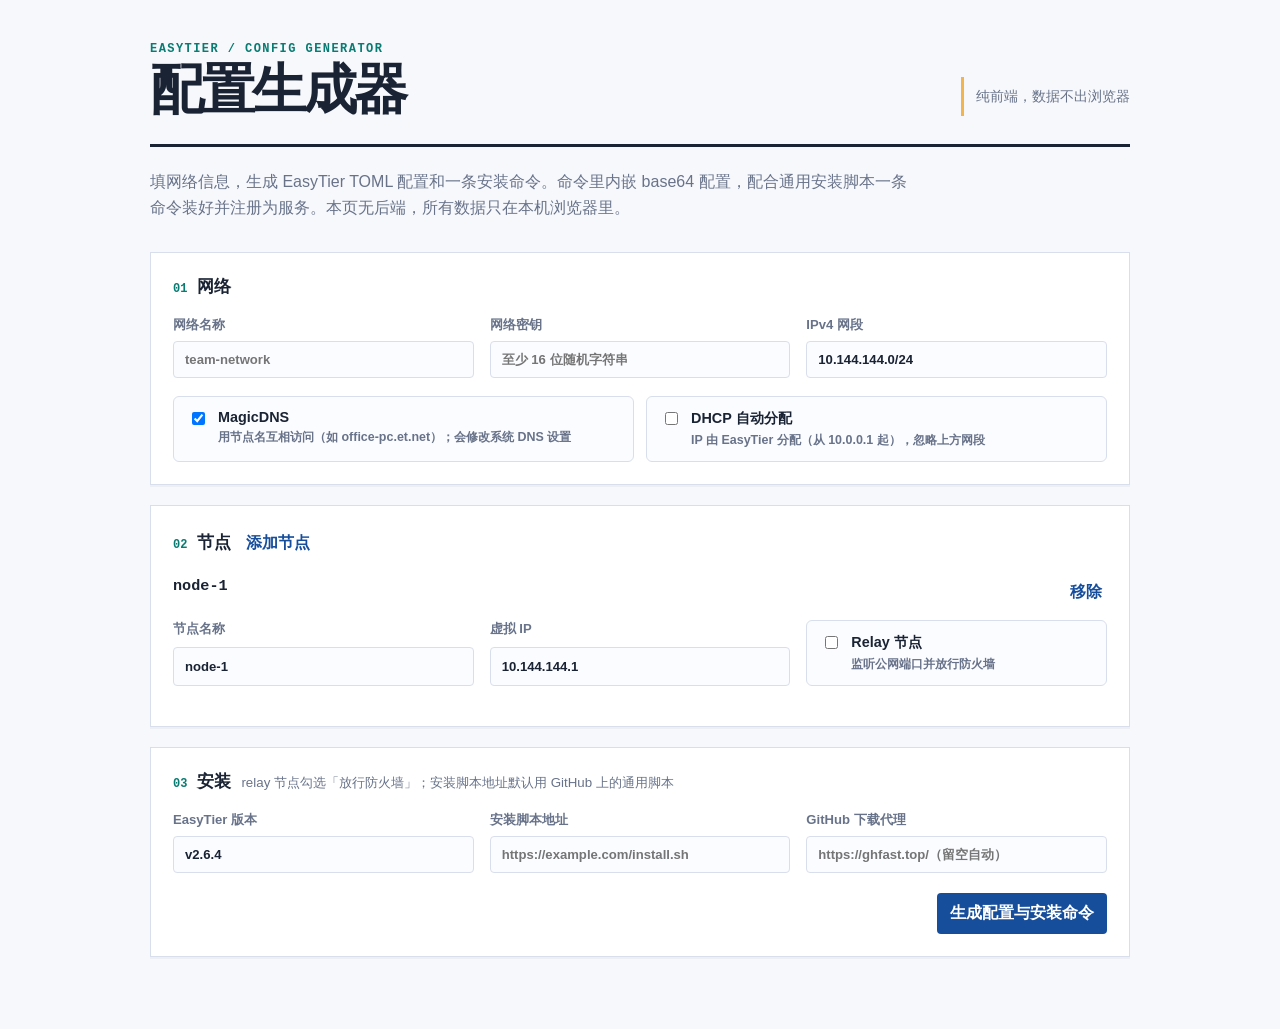
==== web/generator.html @ 8840dc5a "配置模型简化 + 通用安装脚本 + 纯前端生成器 - 配置模型对齐 EasyTier 原生心智：网络名/密钥//24网段/特性开关，   节点只填名称，UUID 与虚拟 IP 自动分配（relay ." ====
<!doctype html>
<html lang="zh-CN"><head><meta charset="UTF-8"><meta name="viewport" content="width=device-width,initial-scale=1.0"><title>EasyTier 配置生成器</title><style>
:root{--ink:#1a2333;--muted:#68738a;--paper:#f7f8fc;--panel:#fff;--line:#d8deeb;--blue:#164e9c;--teal:#087b72;--amber:#f2b44f;font-family:Inter,"Noto Sans SC","Microsoft YaHei",sans-serif;color:var(--ink);background:var(--paper)}
*{box-sizing:border-box}body{margin:0;min-width:320px}button,input,select{font:inherit}
.shell{width:min(980px,calc(100% - 32px));margin:0 auto;padding:42px 0 72px}
.masthead{display:flex;justify-content:space-between;gap:24px;align-items:end;padding-bottom:28px;border-bottom:3px solid var(--ink)}
.eyebrow{margin:0 0 8px;color:var(--teal);font:700 12px/1.2 ui-monospace,SFMono-Regular,Menlo,monospace;letter-spacing:.12em}
h1{margin:0;font-size:clamp(2rem,5vw,3.4rem);letter-spacing:-.055em;line-height:.95}
h2{font-size:1.05rem;margin:0}
.intro{color:var(--muted);max-width:760px;margin:22px 0 30px;line-height:1.65}
.panel{margin-top:20px;background:var(--panel);border:1px solid var(--line);box-shadow:0 2px 0 rgba(26,35,51,.04);padding:22px}
.section-heading{display:flex;align-items:baseline;gap:10px;margin-bottom:18px}
.section-heading>span{color:var(--teal);font:700 12px ui-monospace,SFMono-Regular,Menlo,monospace}
.section-heading small{color:var(--muted)}
.grid{display:grid;gap:16px}.grid.three{grid-template-columns:repeat(3,1fr)}
label{display:grid;gap:7px;color:var(--muted);font-size:.82rem;font-weight:650}
input,select{width:100%;border:1px solid var(--line);background:#fbfcff;padding:10px 11px;border-radius:4px;color:var(--ink)}
input:focus,select:focus,button:focus-visible{outline:3px solid #a5c7ff;outline-offset:2px}
.toggles{display:grid;grid-template-columns:repeat(auto-fit,minmax(280px,1fr));gap:12px;margin-top:18px}
.toggle{display:flex;gap:10px;align-items:start;border:1px solid var(--line);border-radius:6px;padding:12px 14px;background:#fbfcff;cursor:pointer}
.toggle input{margin-top:3px;width:auto}
.toggle span{display:grid;gap:3px}
.toggle strong{color:var(--ink);font-size:.9rem}
.toggle small{color:var(--muted);font-size:.78rem;line-height:1.45}
.node-card{padding:18px 0;border-top:1px solid var(--line)}
.node-card:first-child{border-top:0;padding-top:0}
.node-header{display:flex;justify-content:space-between;margin-bottom:12px}
.node-title{font:700 .95rem ui-monospace,SFMono-Regular,Menlo,monospace}
.actions{display:flex;justify-content:end;margin-top:20px}
button{border:0;border-radius:4px;cursor:pointer;padding:10px 13px;font-weight:720}
.primary{background:var(--blue);color:#fff}.primary:hover{background:#0e3b7b}
.quiet{background:transparent;color:var(--blue);padding:5px}.quiet:hover{background:#edf3ff}
pre{max-height:50vh;overflow:auto;white-space:pre-wrap;background:#101a2a;color:#eaf1ff;padding:16px;font:.8rem/1.5 ui-monospace,SFMono-Regular,Menlo,monospace}
@media(max-width:760px){.shell{width:min(100% - 20px,980px);padding-top:22px}.masthead{align-items:start;flex-direction:column}.grid.three{grid-template-columns:1fr}}
</style></head><body>
<main class="shell">
<header class="masthead"><div><p class="eyebrow">EASYTIER / CONFIG GENERATOR</p><h1>配置生成器</h1></div><div id="status" class="status" style="border-left:3px solid var(--amber);padding:10px 0 10px 12px;color:var(--muted);font-size:.9rem">纯前端，数据不出浏览器</div></header>
<section class="intro"><p>填网络信息，生成 EasyTier TOML 配置和一条安装命令。命令里内嵌 base64 配置，配合通用安装脚本一条命令装好并注册为服务。本页无后端，所有数据只在本机浏览器里。</p></section>
<section class="panel"><div class="section-heading"><span>01</span><h2>网络</h2></div>
<div class="grid three">
<label>网络名称<input id="networkName" placeholder="team-network"></label>
<label>网络密钥<input id="networkSecret" type="password" autocomplete="new-password" placeholder="至少 16 位随机字符串"></label>
<label>IPv4 网段<input id="ipv4CIDR" value="10.144.144.0/24" placeholder="10.144.144.0/24"></label>
</div>
<div class="toggles">
<label class="toggle"><input id="magicDNS" type="checkbox" checked><span><strong>MagicDNS</strong><small>用节点名互相访问（如 office-pc.et.net）；会修改系统 DNS 设置</small></span></label>
<label class="toggle"><input id="dhcp" type="checkbox"><span><strong>DHCP 自动分配</strong><small>IP 由 EasyTier 分配（从 10.0.0.1 起），忽略上方网段</small></span></label>
</div>
</section>
<section class="panel"><div class="section-heading"><span>02</span><h2>节点</h2><button type="button" id="add-node" class="quiet">添加节点</button></div>
<div id="nodes"></div>
</section>
<section class="panel"><div class="section-heading"><span>03</span><h2>安装</h2><small>relay 节点勾选「放行防火墙」；安装脚本地址默认用 GitHub 上的通用脚本</small></div>
<div class="grid three">
<label>EasyTier 版本<input id="version" value="v2.6.4" placeholder="v2.6.4"></label>
<label>安装脚本地址<input id="installScriptURL" placeholder="https://example.com/install.sh"></label>
<label>GitHub 下载代理<input id="proxy" placeholder="https://ghfast.top/（留空自动）"></label>
</div>
<div class="actions"><button type="button" id="generate" class="primary">生成配置与安装命令</button></div>
</section>
<section class="panel" id="output-panel" hidden><div class="section-heading"><span>04</span><h2>结果</h2><button type="button" id="copy" class="quiet">复制命令</button></div>
<p id="command" style="background:#101a2a;color:#eaf1ff;padding:14px;border-radius:4px;font:.8rem/1.5 ui-monospace,SFMono-Regular,Menlo,monospace;overflow-wrap:anywhere"></p>
<pre id="toml"></pre></section>
</main>
<script>
const $ = (id) => document.getElementById(id);
const nodes = [];
let nodeSeq = 1;

function escapeToml(value) {
  return String(value).replace(/\\/g, "\\\\").replace(/"/g, '\\"').replace(/\n/g, "\\n").replace(/\r/g, "\\r");
}
function dnsHostname(name) {
  let out = "", lastDash = false;
  for (const ch of String(name).toLowerCase()) {
    if (/[a-z0-9-]/.test(ch)) { out += ch; lastDash = ch === "-"; }
    else if (!lastDash && out) { out += "-"; lastDash = true; }
  }
  out = out.replace(/^-+|-+$/g, "");
  return out || "node-" + Math.random().toString(16).slice(2, 10);
}
function subnetBase(cidr) {
  const match = /^(\d+\.\d+\.\d+)\.\d+\/\d+$/.exec(cidr || "");
  return match ? match[1] : "10.144.144";
}
function usedIPs() {
  const used = new Set();
  nodes.forEach(node => node.overlayIP && used.add(node.overlayIP));
  return used;
}
function nextIP() {
  const base = subnetBase($("ipv4CIDR").value);
  const used = usedIPs();
  for (let host = 1; host < 255; host++) {
    const candidate = `${base}.${host}`;
    if (!used.has(candidate)) { used.add(candidate); return candidate; }
  }
  return `${base}.1`;
}
function addNode() {
  const node = { name: `node-${nodeSeq++}`, overlayIP: nextIP(), relay: false, openFirewall: false };
  nodes.push(node);
  renderNodes();
}
function renderNodes() {
  const container = $("nodes"); container.innerHTML = "";
  nodes.forEach((node, index) => {
    const card = document.createElement("article"); card.className = "node-card";
    const header = document.createElement("div"); header.className = "node-header";
    const title = document.createElement("strong"); title.className = "node-title"; title.textContent = node.name;
    const remove = document.createElement("button"); remove.className = "remove-node quiet"; remove.textContent = "移除";
    remove.addEventListener("click", () => { nodes.splice(index, 1); renderNodes(); });
    header.append(title, remove);
    const grid = document.createElement("div"); grid.className = "grid three";
    const nameLabel = document.createElement("label"); nameLabel.textContent = "节点名称";
    const nameInput = document.createElement("input"); nameInput.value = node.name;
    nameInput.addEventListener("input", () => { node.name = nameInput.value; title.textContent = node.name || "未命名节点"; });
    nameLabel.append(nameInput);
    const ipLabel = document.createElement("label"); ipLabel.textContent = "虚拟 IP";
    const ipInput = document.createElement("input"); ipInput.value = node.overlayIP;
    ipInput.addEventListener("input", () => { node.overlayIP = ipInput.value.trim(); });
    ipLabel.append(ipInput);
    const relayLabel = document.createElement("label"); relayLabel.className = "toggle";
    const relayInput = document.createElement("input"); relayInput.type = "checkbox"; relayInput.checked = node.relay;
    relayInput.addEventListener("change", () => { node.relay = relayInput.checked; });
    const relaySpan = document.createElement("span");
    const relayStrong = document.createElement("strong"); relayStrong.textContent = "Relay 节点";
    const relaySmall = document.createElement("small"); relaySmall.textContent = "监听公网端口并放行防火墙";
    relaySpan.append(relayStrong, relaySmall);
    relayLabel.append(relayInput, relaySpan);
    grid.append(nameLabel, ipLabel, relayLabel);
    card.append(header, grid);
    container.append(card);
  });
}
function buildToml() {
  const networkName = $("networkName").value.trim();
  const networkSecret = $("networkSecret").value.trim();
  const cidr = $("ipv4CIDR").value.trim();
  const dhcp = $("dhcp").checked;
  const magicDNS = $("magicDNS").checked;
  if (!networkName || !networkSecret) { alert("请填写网络名称和网络密钥"); return null; }
  if (!dhcp && !/^\d+\.\d+\.\d+\.\d+\/\d+$/.test(cidr)) { alert("IPv4 网段格式无效，例如 10.144.144.0/24"); return null; }
  if (!nodes.length) { alert("请至少添加一个节点"); return null; }
  const lines = [];
  lines.push(`instance_name = "${escapeToml(networkName)}"`);
  lines.push(`hostname = "${dnsHostname(nodes[0].name)}"`);
  if (dhcp) lines.push("dhcp = true");
  else lines.push(`ipv4 = "${escapeToml(nodes[0].overlayIP)}"`);
  lines.push('listeners = ["tcp://0.0.0.0:11010", "udp://0.0.0.0:11010"]');
  if (nodes[0].relay) {
    lines.push('mapped_listeners = ["tcp://0.0.0.0:11010", "udp://0.0.0.0:11010"]');
  }
  lines.push("");
  lines.push("[network_identity]");
  lines.push(`network_name = "${escapeToml(networkName)}"`);
  lines.push(`network_secret = "${escapeToml(networkSecret)}"`);
  lines.push("");
  lines.push("[flags]");
  lines.push("enable_encryption = true");
  lines.push("mtu = 1380");
  if (magicDNS) lines.push("accept_dns = true");
  return lines.join("\n") + "\n";
}
function buildCommand(toml) {
  const version = $("version").value.trim() || "v2.6.4";
  const proxy = $("proxy").value.trim();
  const scriptURL = $("installScriptURL").value.trim() || "https://raw.githubusercontent.com/evjohn-icu/MeshForge/main/scripts/install.sh";
  const b64 = btoa(unescape(encodeURIComponent(toml)));
  const parts = [`curl -fsSL '${scriptURL}' | sudo bash -s -- -v '${version}' -b '${b64}'`];
  if (proxy) parts.push(`--proxy '${proxy}'`);
  if (nodes[0].relay) parts.push("--open-firewall");
  return parts.join(" ");
}
$("add-node").addEventListener("click", addNode);
$("generate").addEventListener("click", () => {
  const toml = buildToml();
  if (!toml) return;
  $("toml").textContent = toml;
  $("command").textContent = buildCommand(toml);
  $("output-panel").hidden = false;
});
$("copy").addEventListener("click", async () => {
  await navigator.clipboard.writeText($("command").textContent);
  $("copy").textContent = "已复制";
  setTimeout(() => { $("copy").textContent = "复制命令"; }, 1200);
});
addNode();
</script>
</body></html>
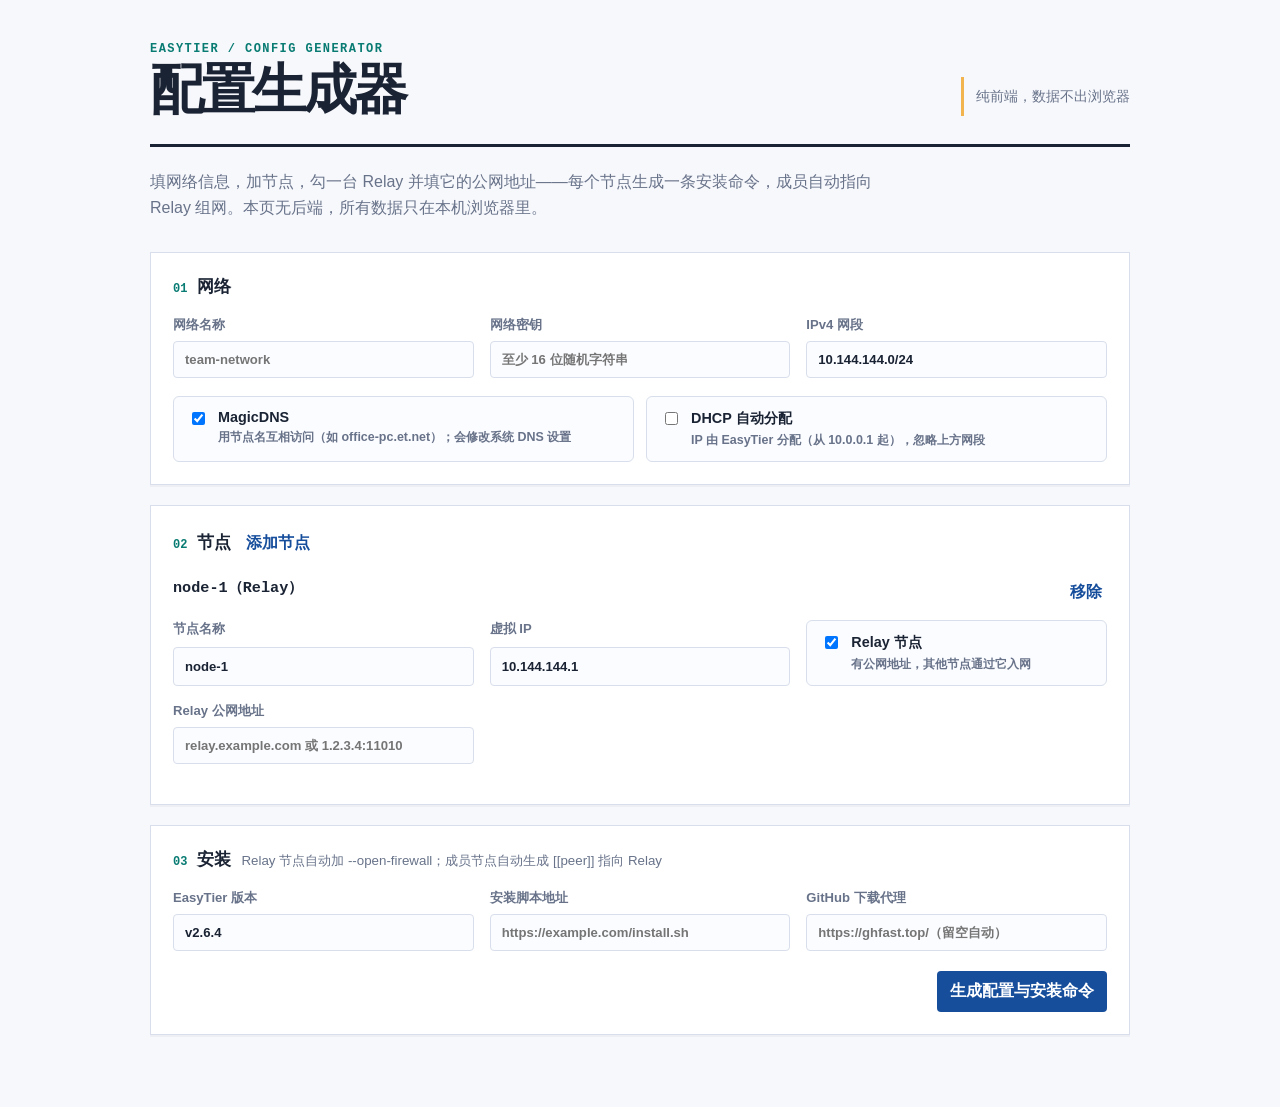
==== commit 222695e6: "生成器支持多节点：Relay 公网地址 + 成员自动生成 peer - 节点可勾选 Relay 并填公网地址（自动补 11010 端口） - 成员节点配置自动生成 [[peer]] 指向 Relay（" ====
--- a/web/generator.html
+++ b/web/generator.html
@@ -31,11 +31,12 @@
 .primary{background:var(--blue);color:#fff}.primary:hover{background:#0e3b7b}
 .quiet{background:transparent;color:var(--blue);padding:5px}.quiet:hover{background:#edf3ff}
 pre{max-height:50vh;overflow:auto;white-space:pre-wrap;background:#101a2a;color:#eaf1ff;padding:16px;font:.8rem/1.5 ui-monospace,SFMono-Regular,Menlo,monospace}
+#command{background:#101a2a;color:#eaf1ff;padding:14px;border-radius:4px;font:.8rem/1.5 ui-monospace,SFMono-Regular,Menlo,monospace;overflow-wrap:anywhere}
 @media(max-width:760px){.shell{width:min(100% - 20px,980px);padding-top:22px}.masthead{align-items:start;flex-direction:column}.grid.three{grid-template-columns:1fr}}
 </style></head><body>
 <main class="shell">
 <header class="masthead"><div><p class="eyebrow">EASYTIER / CONFIG GENERATOR</p><h1>配置生成器</h1></div><div id="status" class="status" style="border-left:3px solid var(--amber);padding:10px 0 10px 12px;color:var(--muted);font-size:.9rem">纯前端，数据不出浏览器</div></header>
-<section class="intro"><p>填网络信息，生成 EasyTier TOML 配置和一条安装命令。命令里内嵌 base64 配置，配合通用安装脚本一条命令装好并注册为服务。本页无后端，所有数据只在本机浏览器里。</p></section>
+<section class="intro"><p>填网络信息，加节点，勾一台 Relay 并填它的公网地址——每个节点生成一条安装命令，成员自动指向 Relay 组网。本页无后端，所有数据只在本机浏览器里。</p></section>
 <section class="panel"><div class="section-heading"><span>01</span><h2>网络</h2></div>
 <div class="grid three">
 <label>网络名称<input id="networkName" placeholder="team-network"></label>
@@ -50,7 +51,7 @@
 <section class="panel"><div class="section-heading"><span>02</span><h2>节点</h2><button type="button" id="add-node" class="quiet">添加节点</button></div>
 <div id="nodes"></div>
 </section>
-<section class="panel"><div class="section-heading"><span>03</span><h2>安装</h2><small>relay 节点勾选「放行防火墙」；安装脚本地址默认用 GitHub 上的通用脚本</small></div>
+<section class="panel"><div class="section-heading"><span>03</span><h2>安装</h2><small>Relay 节点自动加 --open-firewall；成员节点自动生成 [[peer]] 指向 Relay</small></div>
 <div class="grid three">
 <label>EasyTier 版本<input id="version" value="v2.6.4" placeholder="v2.6.4"></label>
 <label>安装脚本地址<input id="installScriptURL" placeholder="https://example.com/install.sh"></label>
@@ -59,7 +60,8 @@
 <div class="actions"><button type="button" id="generate" class="primary">生成配置与安装命令</button></div>
 </section>
 <section class="panel" id="output-panel" hidden><div class="section-heading"><span>04</span><h2>结果</h2><button type="button" id="copy" class="quiet">复制命令</button></div>
-<p id="command" style="background:#101a2a;color:#eaf1ff;padding:14px;border-radius:4px;font:.8rem/1.5 ui-monospace,SFMono-Regular,Menlo,monospace;overflow-wrap:anywhere"></p>
+<label style="max-width:320px;margin-bottom:14px">节点<select id="node-select"></select></label>
+<p id="command"></p>
 <pre id="toml"></pre></section>
 </main>
 <script>
@@ -79,6 +81,12 @@
   out = out.replace(/^-+|-+$/g, "");
   return out || "node-" + Math.random().toString(16).slice(2, 10);
 }
+function endpoint(host, scheme) {
+  let h = (host || "").trim();
+  if (!h) return "";
+  if (!/:\d+$/.test(h)) h += ":11010";
+  return `${scheme}://${h}`;
+}
 function subnetBase(cidr) {
   const match = /^(\d+\.\d+\.\d+)\.\d+\/\d+$/.exec(cidr || "");
   return match ? match[1] : "10.144.144";
@@ -98,7 +106,7 @@
   return `${base}.1`;
 }
 function addNode() {
-  const node = { name: `node-${nodeSeq++}`, overlayIP: nextIP(), relay: false, openFirewall: false };
+  const node = { name: `node-${nodeSeq++}`, overlayIP: nextIP(), relay: nodes.length === 0, publicHost: "" };
   nodes.push(node);
   renderNodes();
 }
@@ -107,14 +115,14 @@
   nodes.forEach((node, index) => {
     const card = document.createElement("article"); card.className = "node-card";
     const header = document.createElement("div"); header.className = "node-header";
-    const title = document.createElement("strong"); title.className = "node-title"; title.textContent = node.name;
+    const title = document.createElement("strong"); title.className = "node-title"; title.textContent = node.name + (node.relay ? "（Relay）" : "");
     const remove = document.createElement("button"); remove.className = "remove-node quiet"; remove.textContent = "移除";
-    remove.addEventListener("click", () => { nodes.splice(index, 1); renderNodes(); });
+    remove.addEventListener("click", () => { nodes.splice(index, 1); if (node.relay && nodes.length) { nodes[0].relay = true; } renderNodes(); });
     header.append(title, remove);
     const grid = document.createElement("div"); grid.className = "grid three";
     const nameLabel = document.createElement("label"); nameLabel.textContent = "节点名称";
     const nameInput = document.createElement("input"); nameInput.value = node.name;
-    nameInput.addEventListener("input", () => { node.name = nameInput.value; title.textContent = node.name || "未命名节点"; });
+    nameInput.addEventListener("input", () => { node.name = nameInput.value; title.textContent = node.name + (node.relay ? "（Relay）" : "") || "未命名节点"; });
     nameLabel.append(nameInput);
     const ipLabel = document.createElement("label"); ipLabel.textContent = "虚拟 IP";
     const ipInput = document.createElement("input"); ipInput.value = node.overlayIP;
@@ -122,39 +130,56 @@
     ipLabel.append(ipInput);
     const relayLabel = document.createElement("label"); relayLabel.className = "toggle";
     const relayInput = document.createElement("input"); relayInput.type = "checkbox"; relayInput.checked = node.relay;
-    relayInput.addEventListener("change", () => { node.relay = relayInput.checked; });
+    relayInput.addEventListener("change", () => {
+      if (relayInput.checked) {
+        nodes.forEach((other, i) => { if (i !== index) other.relay = false; });
+      }
+      node.relay = relayInput.checked;
+      renderNodes();
+    });
     const relaySpan = document.createElement("span");
     const relayStrong = document.createElement("strong"); relayStrong.textContent = "Relay 节点";
-    const relaySmall = document.createElement("small"); relaySmall.textContent = "监听公网端口并放行防火墙";
+    const relaySmall = document.createElement("small"); relaySmall.textContent = "有公网地址，其他节点通过它入网";
     relaySpan.append(relayStrong, relaySmall);
     relayLabel.append(relayInput, relaySpan);
     grid.append(nameLabel, ipLabel, relayLabel);
+    if (node.relay) {
+      const hostLabel = document.createElement("label"); hostLabel.textContent = "Relay 公网地址";
+      const hostInput = document.createElement("input"); hostInput.placeholder = "relay.example.com 或 1.2.3.4:11010"; hostInput.value = node.publicHost;
+      hostInput.addEventListener("input", () => { node.publicHost = hostInput.value.trim(); });
+      hostLabel.append(hostInput);
+      grid.append(hostLabel);
+    }
     card.append(header, grid);
     container.append(card);
   });
 }
-function buildToml() {
+function buildTomlFor(node, relayNode) {
   const networkName = $("networkName").value.trim();
   const networkSecret = $("networkSecret").value.trim();
-  const cidr = $("ipv4CIDR").value.trim();
   const dhcp = $("dhcp").checked;
   const magicDNS = $("magicDNS").checked;
-  if (!networkName || !networkSecret) { alert("请填写网络名称和网络密钥"); return null; }
-  if (!dhcp && !/^\d+\.\d+\.\d+\.\d+\/\d+$/.test(cidr)) { alert("IPv4 网段格式无效，例如 10.144.144.0/24"); return null; }
-  if (!nodes.length) { alert("请至少添加一个节点"); return null; }
   const lines = [];
-  lines.push(`instance_name = "${escapeToml(networkName)}"`);
-  lines.push(`hostname = "${dnsHostname(nodes[0].name)}"`);
+  lines.push(`instance_name = "${escapeToml(node.name)}"`);
+  lines.push(`hostname = "${dnsHostname(node.name)}"`);
   if (dhcp) lines.push("dhcp = true");
-  else lines.push(`ipv4 = "${escapeToml(nodes[0].overlayIP)}"`);
+  else lines.push(`ipv4 = "${escapeToml(node.overlayIP)}"`);
   lines.push('listeners = ["tcp://0.0.0.0:11010", "udp://0.0.0.0:11010"]');
-  if (nodes[0].relay) {
-    lines.push('mapped_listeners = ["tcp://0.0.0.0:11010", "udp://0.0.0.0:11010"]');
+  if (node.relay && relayNode.publicHost) {
+    lines.push(`mapped_listeners = ["${endpoint(relayNode.publicHost, "tcp")}", "${endpoint(relayNode.publicHost, "udp")}"]`);
   }
   lines.push("");
   lines.push("[network_identity]");
   lines.push(`network_name = "${escapeToml(networkName)}"`);
   lines.push(`network_secret = "${escapeToml(networkSecret)}"`);
+  if (!node.relay && relayNode && relayNode.publicHost) {
+    lines.push("");
+    lines.push("[[peer]]");
+    lines.push(`uri = "${endpoint(relayNode.publicHost, "tcp")}"`);
+    lines.push("");
+    lines.push("[[peer]]");
+    lines.push(`uri = "${endpoint(relayNode.publicHost, "udp")}"`);
+  }
   lines.push("");
   lines.push("[flags]");
   lines.push("enable_encryption = true");
@@ -162,24 +187,44 @@
   if (magicDNS) lines.push("accept_dns = true");
   return lines.join("\n") + "\n";
 }
-function buildCommand(toml) {
+function buildCommand(toml, node) {
   const version = $("version").value.trim() || "v2.6.4";
   const proxy = $("proxy").value.trim();
   const scriptURL = $("installScriptURL").value.trim() || "https://raw.githubusercontent.com/evjohn-icu/MeshForge/main/scripts/install.sh";
   const b64 = btoa(unescape(encodeURIComponent(toml)));
   const parts = [`curl -fsSL '${scriptURL}' | sudo bash -s -- -v '${version}' -b '${b64}'`];
   if (proxy) parts.push(`--proxy '${proxy}'`);
-  if (nodes[0].relay) parts.push("--open-firewall");
+  if (node.relay) parts.push("--open-firewall");
   return parts.join(" ");
+}
+function renderOutput() {
+  const index = Number($("node-select").value);
+  const node = nodes[index];
+  const relayNode = nodes.find(n => n.relay);
+  const toml = buildTomlFor(node, relayNode);
+  $("toml").textContent = toml;
+  $("command").textContent = buildCommand(toml, node);
 }
 $("add-node").addEventListener("click", addNode);
 $("generate").addEventListener("click", () => {
-  const toml = buildToml();
-  if (!toml) return;
-  $("toml").textContent = toml;
-  $("command").textContent = buildCommand(toml);
+  const networkName = $("networkName").value.trim();
+  const networkSecret = $("networkSecret").value.trim();
+  const cidr = $("ipv4CIDR").value.trim();
+  const dhcp = $("dhcp").checked;
+  if (!networkName || !networkSecret) { alert("请填写网络名称和网络密钥"); return; }
+  if (!dhcp && !/^\d+\.\d+\.\d+\.\d+\/\d+$/.test(cidr)) { alert("IPv4 网段格式无效，例如 10.144.144.0/24"); return; }
+  if (!nodes.length) { alert("请至少添加一个节点"); return; }
+  const relayNode = nodes.find(n => n.relay);
+  if (nodes.length > 1 && (!relayNode || !relayNode.publicHost)) { alert("多个节点需要一台 Relay：请勾选一个节点为 Relay 并填写它的公网地址"); return; }
+  const select = $("node-select"); select.innerHTML = "";
+  nodes.forEach((node, index) => {
+    const option = document.createElement("option"); option.value = index; option.textContent = node.name + (node.relay ? "（Relay）" : "");
+    select.append(option);
+  });
   $("output-panel").hidden = false;
+  renderOutput();
 });
+$("node-select").addEventListener("change", renderOutput);
 $("copy").addEventListener("click", async () => {
   await navigator.clipboard.writeText($("command").textContent);
   $("copy").textContent = "已复制";
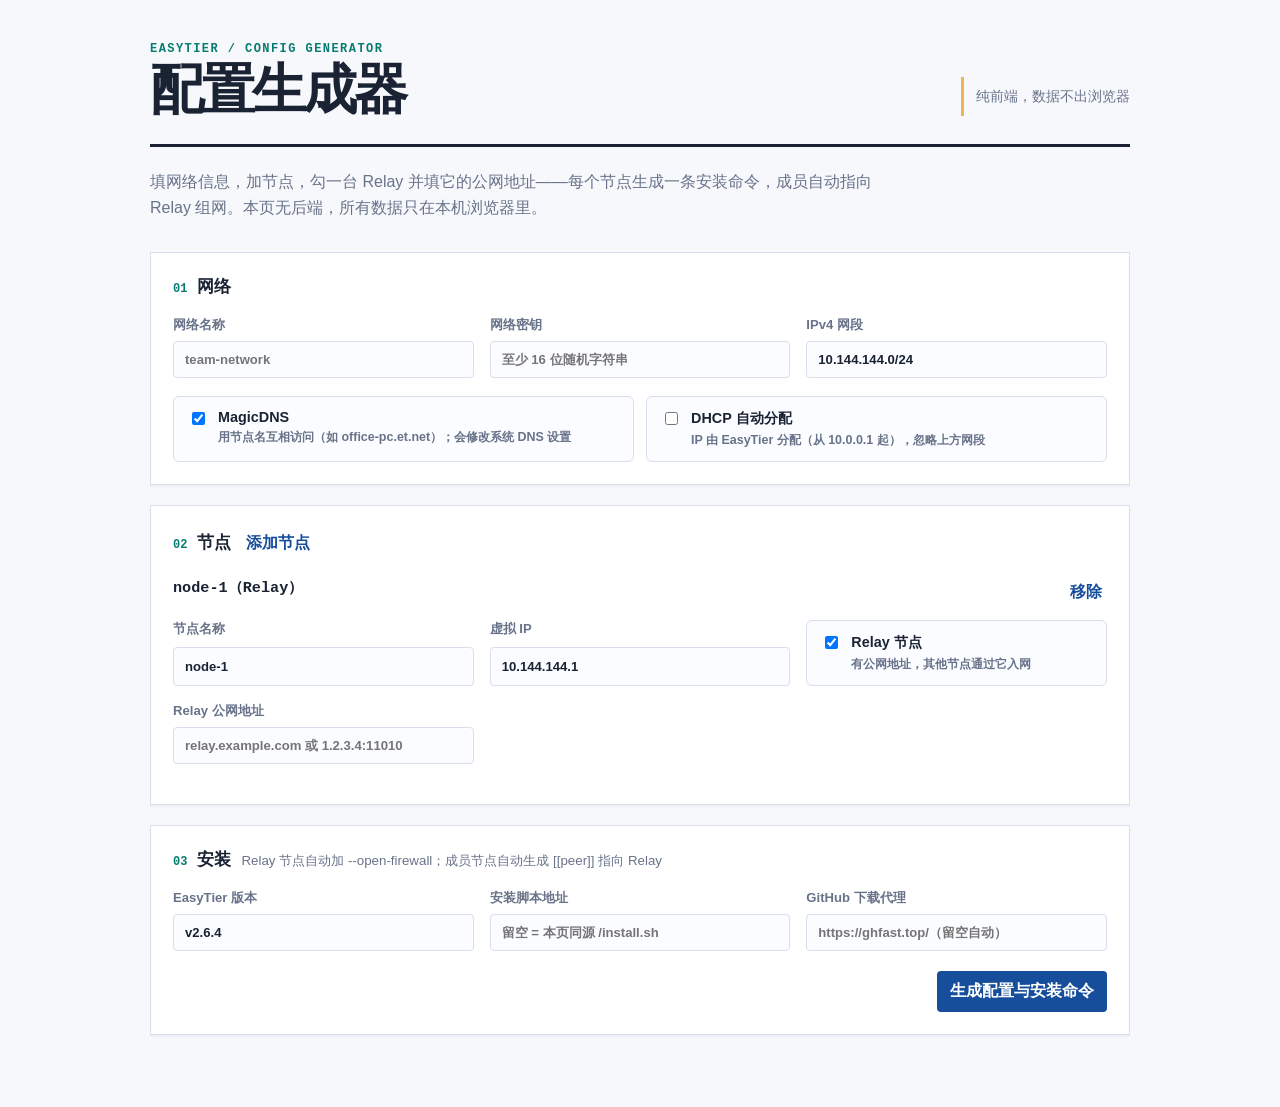
==== commit b2fdde20: "install.sh 同源分发：controller 内嵌 + 生成器默认同源地址 - controller 内嵌 scripts/install.sh，/install.sh 在本地与公开 list" ====
--- a/web/generator.html
+++ b/web/generator.html
@@ -54,7 +54,7 @@
 <section class="panel"><div class="section-heading"><span>03</span><h2>安装</h2><small>Relay 节点自动加 --open-firewall；成员节点自动生成 [[peer]] 指向 Relay</small></div>
 <div class="grid three">
 <label>EasyTier 版本<input id="version" value="v2.6.4" placeholder="v2.6.4"></label>
-<label>安装脚本地址<input id="installScriptURL" placeholder="https://example.com/install.sh"></label>
+<label>安装脚本地址<input id="installScriptURL" placeholder="留空 = 本页同源 /install.sh"></label>
 <label>GitHub 下载代理<input id="proxy" placeholder="https://ghfast.top/（留空自动）"></label>
 </div>
 <div class="actions"><button type="button" id="generate" class="primary">生成配置与安装命令</button></div>
@@ -190,7 +190,8 @@
 function buildCommand(toml, node) {
   const version = $("version").value.trim() || "v2.6.4";
   const proxy = $("proxy").value.trim();
-  const scriptURL = $("installScriptURL").value.trim() || "https://raw.githubusercontent.com/evjohn-icu/MeshForge/main/scripts/install.sh";
+  const sameOrigin = new URL("install.sh", window.location.href);
+  const scriptURL = $("installScriptURL").value.trim() || (sameOrigin.protocol === "file:" ? "https://raw.githubusercontent.com/evjohn-icu/MeshForge/main/scripts/install.sh" : sameOrigin.href);
   const b64 = btoa(unescape(encodeURIComponent(toml)));
   const parts = [`curl -fsSL '${scriptURL}' | sudo bash -s -- -v '${version}' -b '${b64}'`];
   if (proxy) parts.push(`--proxy '${proxy}'`);
